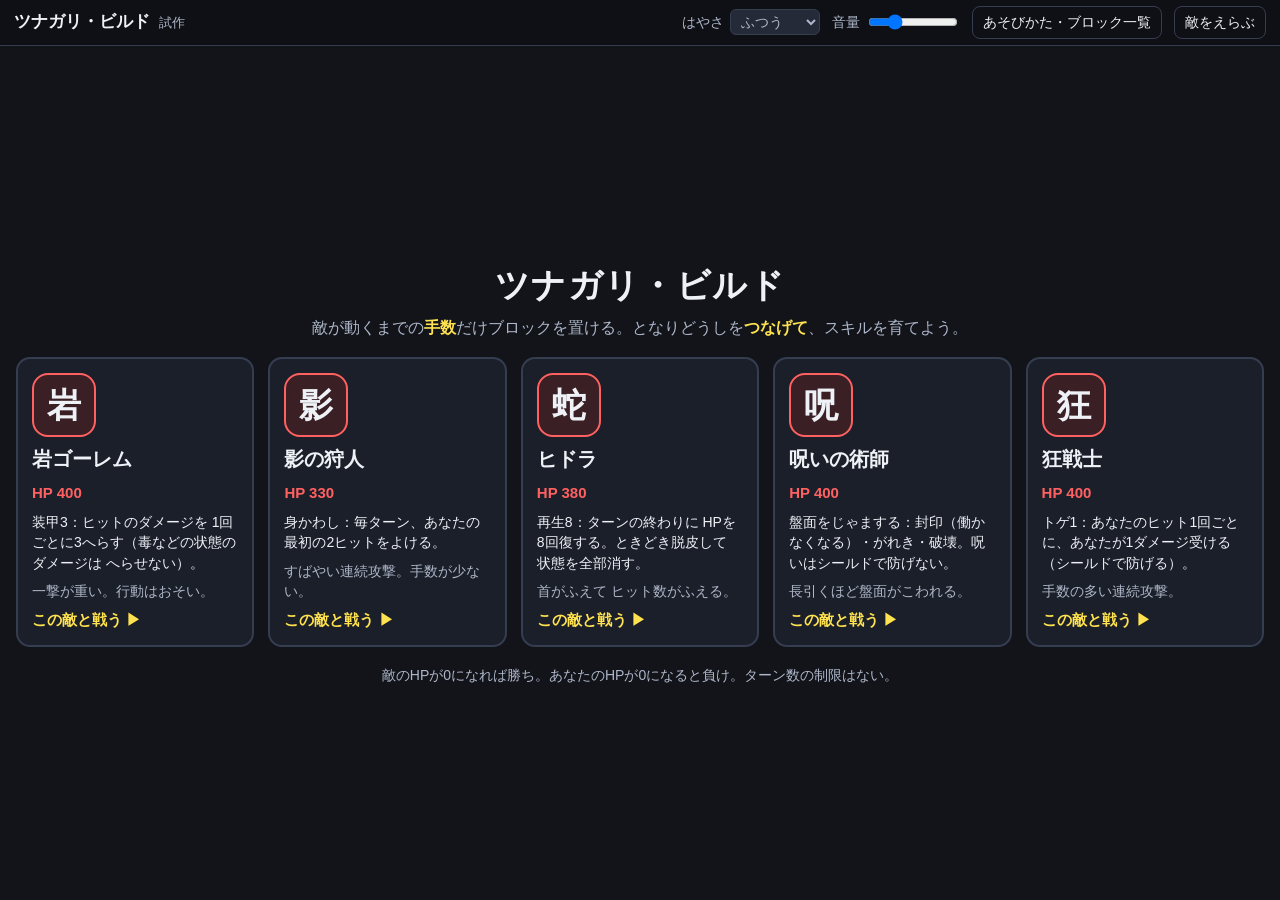
==== index.html @ 197e0862 "画面・自動プレイ・画面の機械検査を追加 Co-Authored-By: Claude Fable 5.2 <noreply@anthropic.com>" ====
<!doctype html>
<html lang="ja">
<head>
<meta charset="utf-8">
<meta name="viewport" content="width=device-width, initial-scale=1">
<title>ツナガリ・ビルド（試作）</title>
<link rel="stylesheet" href="style.css">
</head>
<body>
<div id="app">
  <header id="top">
    <div id="logo">ツナガリ・ビルド <span class="sub">試作</span></div>
    <div id="turn-label"></div>
    <div id="top-tools">
      <label class="tool">はやさ
        <select id="speed">
          <option value="0.6">ゆっくり</option>
          <option value="1" selected>ふつう</option>
          <option value="2.5">はやい</option>
          <option value="0">一瞬</option>
        </select>
      </label>
      <label class="tool">音量 <input id="vol" type="range" min="0" max="100" value="25"></label>
      <button id="btn-help" class="btn ghost">あそびかた・ブロック一覧</button>
      <button id="btn-quit" class="btn ghost">敵をえらぶ</button>
    </div>
  </header>

  <!-- 敵をえらぶ画面 -->
  <section id="title-screen">
    <div id="title-head">
      <h1>ツナガリ・ビルド</h1>
      <p>敵が動くまでの<strong>手数</strong>だけブロックを置ける。となりどうしを<strong>つなげて</strong>、スキルを育てよう。</p>
    </div>
    <div id="enemy-cards"></div>
    <p id="title-foot">敵のHPが0になれば勝ち。あなたのHPが0になると負け。ターン数の制限はない。</p>
  </section>

  <!-- 戦闘画面 -->
  <section id="battle" hidden>
    <div id="left">
      <div id="enemy-box" class="panel">
        <div id="enemy-head">
          <div id="enemy-portrait"><span id="enemy-glyph"></span></div>
          <div id="enemy-main">
            <div id="enemy-name"></div>
            <div class="bar enemy"><div class="fill" id="enemy-fill"></div><div class="bar-text" id="enemy-hp"></div></div>
            <div id="enemy-dmg" class="dmg-slot"></div>
          </div>
        </div>
        <div id="enemy-trait"></div>
        <div id="enemy-status" class="chips"></div>
      </div>
      <div id="intent-box" class="panel">
        <div class="panel-title">敵の予告</div>
        <div id="intent-moves"></div>
        <div id="intent-label"></div>
        <ul id="intent-lines"></ul>
      </div>
      <div id="player-box" class="panel">
        <div class="panel-title">あなた</div>
        <div class="bar player"><div class="fill" id="player-fill"></div><div class="bar-text" id="player-hp"></div></div>
        <div id="player-dmg" class="dmg-slot"></div>
        <div id="player-status" class="chips"></div>
      </div>
      <div id="log-box" class="panel">
        <div class="panel-title">きろく</div>
        <div id="log"></div>
      </div>
    </div>

    <div id="center">
      <div id="guide"></div>
      <div id="board-wrap">
        <div id="board"></div>
        <svg id="links" aria-hidden="true"></svg>
      </div>
      <div id="order-note">攻撃ブロックは 番号の順（左上から）に発動する</div>
    </div>

    <div id="right">
      <div id="shop-box" class="panel">
        <div class="panel-title"><span>棚（毎ターン入れかわる）</span><span id="moves-label"></span></div>
        <div id="shop-row">
          <div id="shop"></div>
          <div id="keep-wrap"><div id="keep" class="slot"></div><div id="keep-label">キープ<br>（手数なし）</div></div>
        </div>
      </div>
      <div id="forecast-box" class="panel">
        <div id="forecast"></div>
        <div id="actions">
          <button id="btn-undo" class="btn">1手もどす</button>
          <button id="btn-end" class="btn primary">発動！</button>
        </div>
      </div>
      <div id="detail-box" class="panel">
        <div id="detail"></div>
      </div>
    </div>
  </section>

  <div id="result" class="overlay" hidden><div class="sheet" id="result-sheet"></div></div>
  <div id="help" class="overlay" hidden><div class="sheet" id="help-sheet"></div></div>
  <div id="drag-ghost" hidden></div>
</div>
<script src="rules.js"></script>
<script src="botcore.js"></script>
<script src="ui.js"></script>
</body>
</html>
---- style.css ----
:root {
  --bg: #12141a; --panel: #1b1f29; --panel2: #242a38; --line: #353d50; --text: #eef1f6; --sub: #aeb7c9;
  --atk: #ff6161; --elem: #b891ff; --spec: #ffb44a; --enh: #5eaaff; --def: #4fd08c; --junk: #7b8496;
  --poison: #cf8dff; --fire: #ff9148; --ice: #76e4ff; --shock: #ffe24f;
  --gap: 8px;
  --cell: min(calc((100vh - 204px) / 5), calc((100vw - 800px) / 5), 128px);
  --stile: min(11vh, 5.6vw, 96px);
}
* { box-sizing: border-box; }
html, body { margin: 0; height: 100%; background: var(--bg); color: var(--text);
  font-family: "BIZ UDPGothic", "Yu Gothic UI", "Hiragino Sans", "Noto Sans JP", Meiryo, sans-serif; font-size: 15px; line-height: 1.45; }
body { overflow: hidden; }
[hidden] { display: none !important; }
button, select, input { font: inherit; color: inherit; }
#app { height: 100vh; display: flex; flex-direction: column; }

/* 上の帯 */
#top { flex: none; height: 46px; display: flex; align-items: center; gap: 16px; padding: 0 14px; background: #0e1015; border-bottom: 1px solid var(--line); }
#logo { font-weight: 700; font-size: 17px; white-space: nowrap; }
#logo .sub { font-size: 13px; color: var(--sub); font-weight: 400; margin-left: 4px; }
#turn-label { font-size: 16px; font-weight: 700; color: var(--shock); white-space: nowrap; }
#top-tools { margin-left: auto; display: flex; align-items: center; gap: 12px; }
.tool { display: flex; align-items: center; gap: 6px; font-size: 14px; color: var(--sub); white-space: nowrap; }
.tool select { background: var(--panel2); border: 1px solid var(--line); border-radius: 6px; padding: 3px 6px; }
.tool input[type=range] { width: 90px; }
.btn { background: var(--panel2); border: 1px solid var(--line); border-radius: 8px; padding: 7px 14px; cursor: pointer; white-space: nowrap; }
.btn:hover:not(:disabled) { border-color: #6b7896; }
.btn:disabled { opacity: .45; cursor: default; }
.btn.ghost { background: transparent; font-size: 14px; padding: 5px 10px; }
.btn.primary { background: #2f6fed; border-color: #6b9cff; font-weight: 700; font-size: 17px; padding: 9px 20px; }
.btn.primary.ready { background: #ff8a2b; border-color: #ffc38a; color: #1b1205; box-shadow: 0 0 0 3px rgba(255,138,43,.25); }

/* 敵をえらぶ */
#title-screen { flex: 1; min-height: 0; display: flex; flex-direction: column; align-items: center; justify-content: center; gap: 18px; padding: 16px; }
#title-head { text-align: center; }
#title-head h1 { margin: 0 0 6px; font-size: 34px; letter-spacing: .04em; }
#title-head p { margin: 0; color: var(--sub); font-size: 16px; }
#title-head strong { color: var(--shock); }
#enemy-cards { display: grid; grid-template-columns: repeat(5, minmax(0, 1fr)); gap: 14px; width: min(1500px, 100%); }
.ecard { background: var(--panel); border: 2px solid var(--line); border-radius: 14px; padding: 14px; cursor: pointer; text-align: left; display: flex; flex-direction: column; gap: 8px; }
.ecard:hover { border-color: var(--atk); background: var(--panel2); }
.ecard .eg { width: 64px; height: 64px; border-radius: 16px; background: #3a1f24; border: 2px solid var(--atk); display: grid; place-items: center; font-size: 34px; font-weight: 700; }
.ecard .en { font-size: 20px; font-weight: 700; }
.ecard .eh { color: var(--atk); font-weight: 700; }
.ecard .et { font-size: 14px; }
.ecard .ei { font-size: 14px; color: var(--sub); }
.ecard .ego { margin-top: auto; color: var(--shock); font-weight: 700; }
#title-foot { margin: 0; color: var(--sub); font-size: 14px; }

/* 戦闘 */
#battle { flex: 1; min-height: 0; display: grid; grid-template-columns: minmax(300px, 1fr) auto minmax(410px, 1.15fr); gap: 12px; padding: 10px 12px; }
#left, #right { display: flex; flex-direction: column; gap: 10px; min-height: 0; min-width: 0; }
#center { display: flex; flex-direction: column; align-items: center; justify-content: center; gap: 8px; min-width: 0; }
.panel { background: var(--panel); border: 1px solid var(--line); border-radius: 12px; padding: 10px 12px; }
.panel-title { font-size: 13px; color: var(--sub); margin-bottom: 6px; display: flex; justify-content: space-between; gap: 8px; }

#enemy-head { display: flex; gap: 12px; align-items: center; }
#enemy-portrait { flex: none; width: 76px; height: 76px; border-radius: 18px; background: #3a1f24; border: 2px solid var(--atk); display: grid; place-items: center; font-size: 40px; font-weight: 700; }
#enemy-main { flex: 1; min-width: 0; }
#enemy-name { font-size: 19px; font-weight: 700; }
#enemy-trait { margin-top: 8px; font-size: 14px; color: var(--text); }
.bar { position: relative; height: 26px; border-radius: 8px; background: #0c0e12; border: 1px solid var(--line); overflow: hidden; }
.bar .fill { position: absolute; inset: 0 auto 0 0; width: 100%; transition: width .25s ease; }
.bar.enemy .fill { background: linear-gradient(#e24a4a, #b82f38); }
.bar.player .fill { background: linear-gradient(#41c47f, #2a9a61); }
.bar-text { position: absolute; inset: 0; display: grid; place-items: center; font-weight: 700; font-size: 15px; text-shadow: 0 1px 2px #000; }
.dmg-slot { height: 26px; margin-top: 4px; font-size: 16px; font-weight: 700; display: flex; gap: 12px; align-items: baseline; white-space: nowrap; }
.dmg-slot .last { color: #fff; display: inline-block; min-width: 7.6em; transform-origin: left center; }
.dmg-slot .sum { color: var(--sub); font-size: 14px; font-weight: 400; }
.dmg-slot .heal { color: var(--def); }
.fx-pop { animation: fx-pop .22s ease-out; }
@keyframes fx-pop { 0% { transform: scale(1.2); color: #ffd27a; } 100% { transform: scale(1); } }
.chips { display: flex; flex-wrap: wrap; gap: 6px; margin-top: 6px; min-height: 28px; }
.chip { border-radius: 999px; padding: 2px 10px; font-size: 14px; font-weight: 700; background: var(--panel2); border: 1px solid var(--line); white-space: nowrap; }
.chip.poison { color: var(--poison); border-color: var(--poison); }
.chip.fire { color: var(--fire); border-color: var(--fire); }
.chip.ice { color: var(--ice); border-color: var(--ice); }
.chip.shock { color: var(--shock); border-color: var(--shock); }
.chip.guard { color: #d9dde6; border-color: #9aa3b5; }
.chip.shield { color: var(--def); border-color: var(--def); }
.chip.curse { color: #ff7ab8; border-color: #ff7ab8; }
.chip.none { color: var(--sub); font-weight: 400; border-style: dashed; }
#enemy-portrait.fx-hit { animation: fx-shake .18s linear; }
@keyframes fx-shake { 0% { transform: translateX(0); } 30% { transform: translateX(-4px); } 70% { transform: translateX(4px); } 100% { transform: translateX(0); } }

#intent-box { border-color: #6a3d44; }
#intent-moves { display: flex; align-items: center; gap: 8px; font-size: 20px; font-weight: 700; }
.pips { display: flex; gap: 5px; }
.pip { width: 18px; height: 18px; border-radius: 50%; border: 2px solid var(--shock); }
.pip.on { background: var(--shock); }
#intent-label { font-size: 17px; font-weight: 700; margin-top: 4px; color: #ffb3b3; }
#intent-lines { margin: 4px 0 0; padding-left: 18px; font-size: 14px; }
#intent-lines li.atk { color: #ffd0d0; font-weight: 700; font-size: 15px; }
.rage { color: #ff5d5d; font-size: 14px; margin-left: 8px; }

#log-box { flex: 1; min-height: 60px; display: flex; flex-direction: column; }
#log { flex: 1; min-height: 0; overflow-y: auto; font-size: 13.5px; color: var(--sub); }
#log .lt { color: var(--shock); font-weight: 700; margin-top: 4px; }
#log .le { color: #ffb3b3; }
#log .lp { color: var(--text); }
#log div { padding: 1px 0; }

/* 盤面 */
#guide { min-height: 30px; font-size: 16px; font-weight: 700; color: var(--shock); text-align: center; }
#order-note { font-size: 13px; color: var(--sub); }
#board-wrap { position: relative; padding: 10px; background: #0d0f14; border: 1px solid var(--line); border-radius: 16px; }
#board { display: grid; grid-template-columns: repeat(5, var(--cell)); grid-template-rows: repeat(5, var(--cell)); gap: var(--gap); }
#links { position: absolute; inset: 0; width: 100%; height: 100%; pointer-events: none; }
.cell { position: relative; border-radius: 12px; background: #171a22; border: 2px dashed #2b3242; }
.cell.can { border-color: #6f7c99; background: #1d2230; cursor: pointer; }
.cell.can:hover { border-color: #fff; }
.cell.sel { outline: 3px solid #fff; outline-offset: 1px; }
.cell .aim { position: absolute; left: 3px; right: 3px; bottom: 3px; border-radius: 6px; font-size: 12px; font-weight: 700; text-align: center; padding: 1px 0; z-index: 3; pointer-events: none; white-space: nowrap; line-height: 1.3; }
.cell.aim-destroy .tile, .cell.aim-seal .tile, .cell.aim-rubble .tile { padding-bottom: 20px; }
.cell.aim-destroy { border: 2px solid #ff4d4d; }
.cell.aim-destroy .aim { background: #ff4d4d; color: #200; }
.cell.aim-seal { border: 2px solid #c58bff; }
.cell.aim-seal .aim { background: #c58bff; color: #1a0630; }
.cell.aim-rubble { border: 2px solid #b3895a; }
.cell.aim-rubble .aim { background: #b3895a; color: #1d1204; }

.tile { --fc: var(--junk); position: absolute; inset: -2px; border-radius: 12px; border: 2px solid var(--fc); background: color-mix(in srgb, var(--fc) 20%, #1b1f29);
  display: flex; flex-direction: column; align-items: center; justify-content: center; cursor: pointer; user-select: none; touch-action: none; overflow: hidden; }
.tile[data-fam=atk] { --fc: var(--atk); } .tile[data-fam=elem] { --fc: var(--elem); } .tile[data-fam=spec] { --fc: var(--spec); }
.tile[data-fam=enh] { --fc: var(--enh); } .tile[data-fam=def] { --fc: var(--def); } .tile[data-fam=junk] { --fc: var(--junk); }
.tile .g { font-size: calc(var(--ts) * .40); font-weight: 700; line-height: 1.05; color: #fff; }
.tile[data-type=poison] .g { color: var(--poison); } .tile[data-type=fire] .g { color: var(--fire); }
.tile[data-type=ice] .g { color: var(--ice); } .tile[data-type=shock] .g { color: var(--shock); }
.tile .n { font-size: max(12px, calc(var(--ts) * .15)); line-height: 1.2; color: #e6e9f0; white-space: nowrap; }
.tile .lv { position: absolute; top: 4px; left: 5px; display: flex; gap: 2px; }
.tile .lv i { width: 7px; height: 7px; border-radius: 50%; background: var(--fc); opacity: .28; }
.tile .lv i.on { opacity: 1; background: #fff; }
.tile .ord { position: absolute; top: 3px; right: 4px; min-width: 20px; height: 20px; border-radius: 10px; background: #fff; color: #111; font-size: 13px; font-weight: 700; display: grid; place-items: center; padding: 0 4px; }
.tile .badge { position: absolute; bottom: 2px; right: 3px; font-size: 12px; font-weight: 700; color: #111; background: var(--shock); border-radius: 6px; padding: 0 4px; }
.tile .n.nb { color: #111; background: var(--shock); border-radius: 6px; padding: 0 5px; font-weight: 700; }
.tile.idle { border-style: dashed; filter: saturate(.45) brightness(.8); }
.tile.sealed { filter: grayscale(1) brightness(.75); border-style: dotted; }
.tile.sealed .n { color: #fff; font-weight: 700; }
.tile .seal-mark { position: absolute; inset: 0; display: grid; place-items: center; font-size: 13px; font-weight: 700; color: #fff; background: rgba(60, 20, 90, .55); }
.tile.sel { outline: 3px solid #fff; outline-offset: 1px; z-index: 2; }
.tile.hl { box-shadow: 0 0 0 3px #fff inset; }
.tile.fx-fire { animation: fx-fire .26s ease-out; z-index: 2; }
@keyframes fx-fire { 0% { transform: scale(1.14); box-shadow: 0 0 18px 4px var(--fc); } 100% { transform: scale(1); box-shadow: none; } }
.tile.fx-new { animation: fx-new .22s ease-out; }
@keyframes fx-new { 0% { transform: scale(.7); } 100% { transform: scale(1); } }
#board .tile { --ts: var(--cell); }
#shop .tile, #keep .tile { --ts: var(--stile); position: absolute; inset: 0; }

/* 右の列 */
#shop-row { display: flex; gap: 12px; align-items: flex-start; }
#shop { display: grid; grid-template-columns: repeat(4, var(--stile)); grid-auto-rows: var(--stile); gap: 8px; }
.slot { position: relative; width: var(--stile); height: var(--stile); border-radius: 12px; border: 2px dashed #2b3242; background: #171a22; }
#keep-wrap { display: flex; flex-direction: column; align-items: center; gap: 4px; }
#keep { border-color: #6f7c99; }
#keep.can { border-color: #fff; cursor: pointer; }
#keep-label { font-size: 13px; color: var(--sub); text-align: center; line-height: 1.3; }
#moves-label { color: var(--shock); font-weight: 700; font-size: 15px; }
#shop-box.off #shop { opacity: .45; }

#forecast-box { display: flex; flex-direction: column; gap: 8px; }
#forecast { font-size: 15px; min-height: 72px; display: flex; flex-direction: column; justify-content: flex-start; }
#forecast .f1 { color: var(--sub); font-size: 13px; }
#forecast b { font-size: 20px; }
#forecast .deal b { color: #ffd27a; } #forecast .take b { color: #ff8f8f; }
#forecast .delta { color: var(--def); font-weight: 700; }
#forecast .delta.bad { color: #ff8f8f; }
#forecast .big { font-weight: 700; color: var(--shock); }
#actions { display: flex; gap: 8px; flex: none; justify-content: flex-end; }

#detail-box { flex: 1; min-height: 0; overflow-y: auto; }
#detail h3 { margin: 0 0 4px; font-size: 17px; display: flex; align-items: center; gap: 8px; flex-wrap: wrap; }
#detail h3 .fam { font-size: 13px; font-weight: 700; border-radius: 6px; padding: 1px 8px; color: #111; }
#detail p { margin: 4px 0; font-size: 14.5px; }
#detail .now { color: var(--shock); }
#detail .warn { color: #ff9c9c; }
#detail .sub { color: var(--sub); font-size: 13.5px; }
#detail ul { margin: 4px 0; padding-left: 18px; font-size: 14px; }
#detail .sk { margin: 5px 0; padding: 5px 8px; border-left: 4px solid var(--atk); background: var(--panel2); border-radius: 0 8px 8px 0; font-size: 14px; }
#detail .sk b { font-size: 15px; }
#detail .sk.defn { border-left-color: var(--def); }

/* 重ねて出す画面 */
.overlay { position: fixed; inset: 0; background: rgba(5, 6, 9, .78); display: grid; place-items: center; z-index: 50; padding: 16px; }
.sheet { background: var(--panel); border: 1px solid var(--line); border-radius: 16px; padding: 20px 24px; width: min(980px, 100%); max-height: 100%; overflow-y: auto; }
.sheet h2 { margin: 0 0 8px; font-size: 26px; }
.sheet h3 { margin: 14px 0 6px; font-size: 17px; }
.sheet p, .sheet li { font-size: 15px; }
.sheet .row { display: flex; gap: 10px; margin-top: 14px; flex-wrap: wrap; }
.res-win { color: var(--shock); } .res-lose { color: #ff8f8f; }
.brk { display: grid; grid-template-columns: 110px 1fr 60px; gap: 4px 10px; align-items: center; font-size: 15px; }
.brk .bb { height: 16px; border-radius: 4px; background: var(--atk); }
.cat { display: grid; grid-template-columns: repeat(2, minmax(0, 1fr)); gap: 6px 14px; }
.cat .ci { display: flex; gap: 10px; align-items: flex-start; font-size: 14px; }
.cat .cg { flex: none; width: 34px; height: 34px; border-radius: 8px; display: grid; place-items: center; font-weight: 700; font-size: 18px; border: 2px solid; }
#drag-ghost { position: fixed; z-index: 99; pointer-events: none; width: var(--stile); height: var(--stile); transform: translate(-50%, -50%); opacity: .9; }
#drag-ghost .tile { --ts: var(--stile); position: absolute; inset: 0; }

/* スマホ・せまい画面：たてに並べる（ページはスクロールしてよい） */
@media (max-width: 900px) {
  :root { --cell: calc((100vw - 28px - 20px - 32px) / 5); --stile: calc((100vw - 28px - 24px - 40px) / 5); --gap: 6px; }
  body { overflow: auto; }
  #app { height: auto; min-height: 100vh; }
  #top { height: auto; flex-wrap: wrap; padding: 6px 10px; gap: 6px 12px; }
  #top-tools { margin-left: 0; flex-wrap: wrap; gap: 6px 10px; }
  #battle { display: flex; flex-direction: column; padding: 8px 14px; }
  #left, #right { display: contents; }
  #enemy-box { order: 1; } #intent-box { order: 2; } #center { order: 3; } #player-box { order: 4; }
  #forecast-box { order: 5; } #shop-box { order: 6; } #detail-box { order: 7; max-height: none; } #log-box { order: 8; max-height: 220px; }
  #shop { grid-template-columns: repeat(4, var(--stile)); }
  #enemy-cards { grid-template-columns: 1fr; }
  #title-screen { justify-content: flex-start; }
  .cat { grid-template-columns: 1fr; }
  #actions { justify-content: flex-end; }
  .tile .g { font-size: calc(var(--ts) * .34); }
  .tile .ord { top: 2px; right: 2px; min-width: 16px; height: 16px; font-size: 12px; padding: 0 3px; }
  .tile .lv { top: 3px; left: 3px; } .tile .lv i { width: 5px; height: 5px; }
}
@media (min-width: 901px) and (max-height: 720px) {
  .panel { padding: 7px 10px; } #left, #right { gap: 7px; }
  #enemy-portrait { width: 60px; height: 60px; font-size: 32px; }
  #battle { padding: 8px 10px; }
}
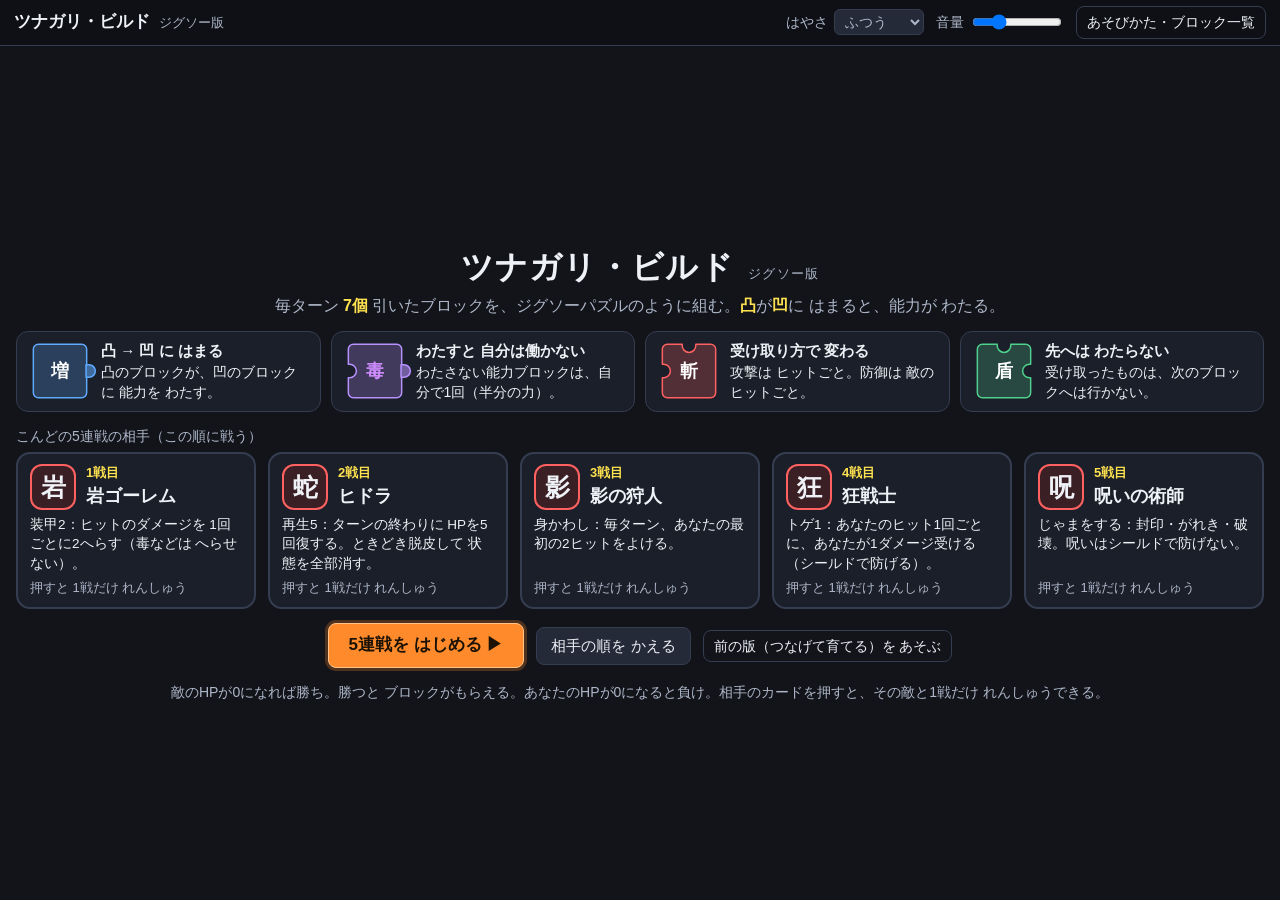
==== commit 5b0be0e1: "ジグソー版（試作2）：凸と凹で能力をわたす、7個引くデッキ構築に作り直す。前の版は v1/ に残す - rules.js：ブロックに凸・凹・平らの辺。凸→凹の一方向に能力がわたる。わたした側は働かない" ====
--- a/index.html
+++ b/index.html
@@ -3,14 +3,15 @@
 <head>
 <meta charset="utf-8">
 <meta name="viewport" content="width=device-width, initial-scale=1">
-<title>ツナガリ・ビルド（試作）</title>
+<title>ツナガリ・ビルド（ジグソー版 試作）</title>
 <link rel="stylesheet" href="style.css">
 </head>
 <body>
 <div id="app">
   <header id="top">
-    <div id="logo">ツナガリ・ビルド <span class="sub">試作</span></div>
+    <div id="logo">ツナガリ・ビルド <span class="sub">ジグソー版</span></div>
     <div id="turn-label"></div>
+    <div id="route"></div>
     <div id="top-tools">
       <label class="tool">はやさ
         <select id="speed">
@@ -22,21 +23,30 @@
       </label>
       <label class="tool">音量 <input id="vol" type="range" min="0" max="100" value="25"></label>
       <button id="btn-help" class="btn ghost">あそびかた・ブロック一覧</button>
-      <button id="btn-quit" class="btn ghost">敵をえらぶ</button>
+      <button id="btn-quit" class="btn ghost">タイトルへ</button>
     </div>
   </header>
 
-  <!-- 敵をえらぶ画面 -->
+  <!-- タイトル -->
   <section id="title-screen">
     <div id="title-head">
-      <h1>ツナガリ・ビルド</h1>
-      <p>敵が動くまでの<strong>手数</strong>だけブロックを置ける。となりどうしを<strong>つなげて</strong>、スキルを育てよう。</p>
+      <h1>ツナガリ・ビルド <span class="sub">ジグソー版</span></h1>
+      <p>毎ターン <strong>7個</strong> 引いたブロックを、ジグソーパズルのように組む。<strong>凸</strong>が<strong>凹</strong>に はまると、能力が わたる。</p>
     </div>
-    <div id="enemy-cards"></div>
-    <p id="title-foot">敵のHPが0になれば勝ち。あなたのHPが0になると負け。ターン数の制限はない。</p>
+    <div id="title-rules"></div>
+    <div id="title-route">
+      <div id="title-route-label">こんどの5連戦の相手（この順に戦う）</div>
+      <div id="enemy-cards"></div>
+    </div>
+    <div id="title-actions">
+      <button id="btn-start" class="btn primary ready">5連戦を はじめる ▶</button>
+      <button id="btn-reroll" class="btn">相手の順を かえる</button>
+      <a id="link-v1" class="btn ghost" href="v1/">前の版（つなげて育てる）を あそぶ</a>
+    </div>
+    <p id="title-foot">敵のHPが0になれば勝ち。勝つと ブロックがもらえる。あなたのHPが0になると負け。相手のカードを押すと、その敵と1戦だけ れんしゅうできる。</p>
   </section>
 
-  <!-- 戦闘画面 -->
+  <!-- 戦闘 -->
   <section id="battle" hidden>
     <div id="left">
       <div id="enemy-box" class="panel">
@@ -52,8 +62,7 @@
         <div id="enemy-status" class="chips"></div>
       </div>
       <div id="intent-box" class="panel">
-        <div class="panel-title">敵の予告</div>
-        <div id="intent-moves"></div>
+        <div class="panel-title">敵の予告（このターンの行動）</div>
         <div id="intent-label"></div>
         <ul id="intent-lines"></ul>
       </div>
@@ -71,35 +80,31 @@
 
     <div id="center">
       <div id="guide"></div>
-      <div id="board-wrap">
-        <div id="board"></div>
-        <svg id="links" aria-hidden="true"></svg>
+      <div id="board-wrap"><div id="board"></div></div>
+      <div id="hand-wrap">
+        <div id="hand"></div>
       </div>
-      <div id="order-note">攻撃ブロックは 番号の順（左上から）に発動する</div>
     </div>
 
     <div id="right">
-      <div id="shop-box" class="panel">
-        <div class="panel-title"><span>棚（毎ターン入れかわる）</span><span id="moves-label"></span></div>
-        <div id="shop-row">
-          <div id="shop"></div>
-          <div id="keep-wrap"><div id="keep" class="slot"></div><div id="keep-label">キープ<br>（手数なし）</div></div>
-        </div>
-      </div>
       <div id="forecast-box" class="panel">
         <div id="forecast"></div>
         <div id="actions">
-          <button id="btn-undo" class="btn">1手もどす</button>
+          <button id="btn-rot" class="btn" hidden>回す</button>
+          <button id="btn-clear" class="btn">ぜんぶ もどす</button>
           <button id="btn-end" class="btn primary">発動！</button>
         </div>
       </div>
       <div id="detail-box" class="panel">
         <div id="detail"></div>
       </div>
+      <div id="deck-box" class="panel">
+        <button id="btn-deck" class="btn ghost"></button>
+      </div>
     </div>
   </section>
 
-  <div id="result" class="overlay" hidden><div class="sheet" id="result-sheet"></div></div>
+  <div id="sheet" class="overlay" hidden><div class="sheet" id="sheet-body"></div></div>
   <div id="help" class="overlay" hidden><div class="sheet" id="help-sheet"></div></div>
   <div id="drag-ghost" hidden></div>
 </div>
--- a/style.css
+++ b/style.css
@@ -1,10 +1,9 @@
 :root {
   --bg: #12141a; --panel: #1b1f29; --panel2: #242a38; --line: #353d50; --text: #eef1f6; --sub: #aeb7c9;
-  --atk: #ff6161; --elem: #b891ff; --spec: #ffb44a; --enh: #5eaaff; --def: #4fd08c; --junk: #7b8496;
+  --atk: #ff6161; --def: #4fd08c; --abil: #b891ff; --enh: #5eaaff; --junk: #7b8496;
   --poison: #cf8dff; --fire: #ff9148; --ice: #76e4ff; --shock: #ffe24f;
-  --gap: 8px;
-  --cell: min(calc((100vh - 204px) / 5), calc((100vw - 800px) / 5), 128px);
-  --stile: min(11vh, 5.6vw, 96px);
+  /* マス1つの大きさ：高さ（盤面4段＋手札1段）と、幅（手札7個）の小さい方 */
+  --cell: min(calc((100vh - 150px) / 5), calc((100vw - 690px) / 7), 150px);
 }
 * { box-sizing: border-box; }
 html, body { margin: 0; height: 100%; background: var(--bg); color: var(--text);
@@ -12,66 +11,79 @@
 body { overflow: hidden; }
 [hidden] { display: none !important; }
 button, select, input { font: inherit; color: inherit; }
+a { color: inherit; }
 #app { height: 100vh; display: flex; flex-direction: column; }
 
 /* 上の帯 */
 #top { flex: none; height: 46px; display: flex; align-items: center; gap: 16px; padding: 0 14px; background: #0e1015; border-bottom: 1px solid var(--line); }
 #logo { font-weight: 700; font-size: 17px; white-space: nowrap; }
-#logo .sub { font-size: 13px; color: var(--sub); font-weight: 400; margin-left: 4px; }
+#logo .sub, h1 .sub { font-size: 13px; color: var(--sub); font-weight: 400; margin-left: 4px; }
 #turn-label { font-size: 16px; font-weight: 700; color: var(--shock); white-space: nowrap; }
+#route { display: flex; gap: 5px; align-items: center; }
+.rt { width: 28px; height: 28px; border-radius: 8px; border: 2px solid var(--line); display: grid; place-items: center; font-size: 15px; font-weight: 700; color: var(--sub); background: var(--panel); }
+.rt.done { opacity: .45; }
+.rt.now { border-color: var(--atk); color: #fff; background: #3a1f24; }
 #top-tools { margin-left: auto; display: flex; align-items: center; gap: 12px; }
 .tool { display: flex; align-items: center; gap: 6px; font-size: 14px; color: var(--sub); white-space: nowrap; }
 .tool select { background: var(--panel2); border: 1px solid var(--line); border-radius: 6px; padding: 3px 6px; }
 .tool input[type=range] { width: 90px; }
-.btn { background: var(--panel2); border: 1px solid var(--line); border-radius: 8px; padding: 7px 14px; cursor: pointer; white-space: nowrap; }
+.btn { background: var(--panel2); border: 1px solid var(--line); border-radius: 8px; padding: 7px 14px; cursor: pointer; white-space: nowrap; text-decoration: none; display: inline-block; }
 .btn:hover:not(:disabled) { border-color: #6b7896; }
 .btn:disabled { opacity: .45; cursor: default; }
 .btn.ghost { background: transparent; font-size: 14px; padding: 5px 10px; }
 .btn.primary { background: #2f6fed; border-color: #6b9cff; font-weight: 700; font-size: 17px; padding: 9px 20px; }
 .btn.primary.ready { background: #ff8a2b; border-color: #ffc38a; color: #1b1205; box-shadow: 0 0 0 3px rgba(255,138,43,.25); }
 
-/* 敵をえらぶ */
-#title-screen { flex: 1; min-height: 0; display: flex; flex-direction: column; align-items: center; justify-content: center; gap: 18px; padding: 16px; }
+/* タイトル */
+#title-screen { flex: 1; min-height: 0; display: flex; flex-direction: column; align-items: center; justify-content: center; gap: 14px; padding: 14px 16px; }
 #title-head { text-align: center; }
-#title-head h1 { margin: 0 0 6px; font-size: 34px; letter-spacing: .04em; }
+#title-head h1 { margin: 0 0 4px; font-size: 32px; letter-spacing: .04em; }
 #title-head p { margin: 0; color: var(--sub); font-size: 16px; }
 #title-head strong { color: var(--shock); }
-#enemy-cards { display: grid; grid-template-columns: repeat(5, minmax(0, 1fr)); gap: 14px; width: min(1500px, 100%); }
-.ecard { background: var(--panel); border: 2px solid var(--line); border-radius: 14px; padding: 14px; cursor: pointer; text-align: left; display: flex; flex-direction: column; gap: 8px; }
+#title-rules { display: grid; grid-template-columns: repeat(4, minmax(0, 1fr)); gap: 10px; width: min(1500px, 100%); }
+.rule { background: var(--panel); border: 1px solid var(--line); border-radius: 12px; padding: 8px 12px; display: flex; gap: 10px; align-items: center; }
+.rule .rp { flex: none; position: relative; width: 62px; height: 62px; }
+.rule .rt2 { font-size: 14px; }
+.rule .rt2 b { display: block; font-size: 15px; }
+#title-route { width: min(1500px, 100%); }
+#title-route-label { font-size: 14px; color: var(--sub); margin-bottom: 6px; }
+#enemy-cards { display: grid; grid-template-columns: repeat(5, minmax(0, 1fr)); gap: 12px; }
+.ecard { background: var(--panel); border: 2px solid var(--line); border-radius: 14px; padding: 10px 12px; cursor: pointer; text-align: left; display: flex; flex-direction: column; gap: 5px; }
 .ecard:hover { border-color: var(--atk); background: var(--panel2); }
-.ecard .eg { width: 64px; height: 64px; border-radius: 16px; background: #3a1f24; border: 2px solid var(--atk); display: grid; place-items: center; font-size: 34px; font-weight: 700; }
-.ecard .en { font-size: 20px; font-weight: 700; }
-.ecard .eh { color: var(--atk); font-weight: 700; }
-.ecard .et { font-size: 14px; }
-.ecard .ei { font-size: 14px; color: var(--sub); }
-.ecard .ego { margin-top: auto; color: var(--shock); font-weight: 700; }
-#title-foot { margin: 0; color: var(--sub); font-size: 14px; }
+.ecard .etop { display: flex; align-items: center; gap: 10px; }
+.ecard .eg { flex: none; width: 46px; height: 46px; border-radius: 12px; background: #3a1f24; border: 2px solid var(--atk); display: grid; place-items: center; font-size: 25px; font-weight: 700; }
+.ecard .eo { font-size: 13px; color: var(--shock); font-weight: 700; }
+.ecard .en { font-size: 18px; font-weight: 700; }
+.ecard .et { font-size: 13.5px; }
+.ecard .ego { margin-top: auto; color: var(--sub); font-size: 13px; }
+#title-actions { display: flex; gap: 12px; align-items: center; flex-wrap: wrap; justify-content: center; }
+#title-foot { margin: 0; color: var(--sub); font-size: 14px; text-align: center; }
 
 /* 戦闘 */
-#battle { flex: 1; min-height: 0; display: grid; grid-template-columns: minmax(300px, 1fr) auto minmax(410px, 1.15fr); gap: 12px; padding: 10px 12px; }
-#left, #right { display: flex; flex-direction: column; gap: 10px; min-height: 0; min-width: 0; }
-#center { display: flex; flex-direction: column; align-items: center; justify-content: center; gap: 8px; min-width: 0; }
-.panel { background: var(--panel); border: 1px solid var(--line); border-radius: 12px; padding: 10px 12px; }
-.panel-title { font-size: 13px; color: var(--sub); margin-bottom: 6px; display: flex; justify-content: space-between; gap: 8px; }
+#battle { flex: 1; min-height: 0; display: grid; grid-template-columns: minmax(280px, 1fr) auto minmax(280px, 1fr); gap: 12px; padding: 8px 12px; }
+#left, #right { display: flex; flex-direction: column; gap: 8px; min-height: 0; min-width: 0; }
+#center { display: flex; flex-direction: column; align-items: center; justify-content: center; gap: 6px; min-width: 0; }
+.panel { background: var(--panel); border: 1px solid var(--line); border-radius: 12px; padding: 8px 12px; }
+.panel-title { font-size: 13px; color: var(--sub); margin-bottom: 4px; display: flex; justify-content: space-between; gap: 8px; }
 
 #enemy-head { display: flex; gap: 12px; align-items: center; }
-#enemy-portrait { flex: none; width: 76px; height: 76px; border-radius: 18px; background: #3a1f24; border: 2px solid var(--atk); display: grid; place-items: center; font-size: 40px; font-weight: 700; }
+#enemy-portrait { flex: none; width: 62px; height: 62px; border-radius: 16px; background: #3a1f24; border: 2px solid var(--atk); display: grid; place-items: center; font-size: 32px; font-weight: 700; }
 #enemy-main { flex: 1; min-width: 0; }
-#enemy-name { font-size: 19px; font-weight: 700; }
-#enemy-trait { margin-top: 8px; font-size: 14px; color: var(--text); }
-.bar { position: relative; height: 26px; border-radius: 8px; background: #0c0e12; border: 1px solid var(--line); overflow: hidden; }
+#enemy-name { font-size: 18px; font-weight: 700; }
+#enemy-trait { margin-top: 6px; font-size: 14px; }
+.bar { position: relative; height: 24px; border-radius: 8px; background: #0c0e12; border: 1px solid var(--line); overflow: hidden; }
 .bar .fill { position: absolute; inset: 0 auto 0 0; width: 100%; transition: width .25s ease; }
 .bar.enemy .fill { background: linear-gradient(#e24a4a, #b82f38); }
 .bar.player .fill { background: linear-gradient(#41c47f, #2a9a61); }
 .bar-text { position: absolute; inset: 0; display: grid; place-items: center; font-weight: 700; font-size: 15px; text-shadow: 0 1px 2px #000; }
-.dmg-slot { height: 26px; margin-top: 4px; font-size: 16px; font-weight: 700; display: flex; gap: 12px; align-items: baseline; white-space: nowrap; }
-.dmg-slot .last { color: #fff; display: inline-block; min-width: 7.6em; transform-origin: left center; }
+.dmg-slot { height: 24px; margin-top: 3px; font-size: 15px; font-weight: 700; display: flex; gap: 12px; align-items: baseline; white-space: nowrap; overflow: hidden; }
+.dmg-slot .last { color: #fff; display: inline-block; transform-origin: left center; }
 .dmg-slot .sum { color: var(--sub); font-size: 14px; font-weight: 400; }
 .dmg-slot .heal { color: var(--def); }
 .fx-pop { animation: fx-pop .22s ease-out; }
 @keyframes fx-pop { 0% { transform: scale(1.2); color: #ffd27a; } 100% { transform: scale(1); } }
-.chips { display: flex; flex-wrap: wrap; gap: 6px; margin-top: 6px; min-height: 28px; }
-.chip { border-radius: 999px; padding: 2px 10px; font-size: 14px; font-weight: 700; background: var(--panel2); border: 1px solid var(--line); white-space: nowrap; }
+.chips { display: flex; flex-wrap: wrap; gap: 6px; margin-top: 4px; min-height: 27px; }
+.chip { border-radius: 999px; padding: 1px 10px; font-size: 14px; font-weight: 700; background: var(--panel2); border: 1px solid var(--line); white-space: nowrap; }
 .chip.poison { color: var(--poison); border-color: var(--poison); }
 .chip.fire { color: var(--fire); border-color: var(--fire); }
 .chip.ice { color: var(--ice); border-color: var(--ice); }
@@ -79,144 +91,164 @@
 .chip.guard { color: #d9dde6; border-color: #9aa3b5; }
 .chip.shield { color: var(--def); border-color: var(--def); }
 .chip.curse { color: #ff7ab8; border-color: #ff7ab8; }
+.chip.charge { color: #ffd27a; border-color: #ffd27a; }
 .chip.none { color: var(--sub); font-weight: 400; border-style: dashed; }
 #enemy-portrait.fx-hit { animation: fx-shake .18s linear; }
 @keyframes fx-shake { 0% { transform: translateX(0); } 30% { transform: translateX(-4px); } 70% { transform: translateX(4px); } 100% { transform: translateX(0); } }
 
 #intent-box { border-color: #6a3d44; }
-#intent-moves { display: flex; align-items: center; gap: 8px; font-size: 20px; font-weight: 700; }
-.pips { display: flex; gap: 5px; }
-.pip { width: 18px; height: 18px; border-radius: 50%; border: 2px solid var(--shock); }
-.pip.on { background: var(--shock); }
-#intent-label { font-size: 17px; font-weight: 700; margin-top: 4px; color: #ffb3b3; }
-#intent-lines { margin: 4px 0 0; padding-left: 18px; font-size: 14px; }
-#intent-lines li.atk { color: #ffd0d0; font-weight: 700; font-size: 15px; }
+#intent-box.fx-act { box-shadow: 0 0 0 3px rgba(255, 97, 97, .5); }
+#intent-label { font-size: 17px; font-weight: 700; color: #ffb3b3; }
+#intent-lines { margin: 3px 0 0; padding-left: 18px; font-size: 14px; }
+#intent-lines li.atk { color: #ffd0d0; font-weight: 700; font-size: 16px; }
 .rage { color: #ff5d5d; font-size: 14px; margin-left: 8px; }
 
-#log-box { flex: 1; min-height: 60px; display: flex; flex-direction: column; }
+#log-box { flex: 1; min-height: 50px; display: flex; flex-direction: column; }
 #log { flex: 1; min-height: 0; overflow-y: auto; font-size: 13.5px; color: var(--sub); }
 #log .lt { color: var(--shock); font-weight: 700; margin-top: 4px; }
 #log .le { color: #ffb3b3; }
 #log .lp { color: var(--text); }
 #log div { padding: 1px 0; }
 
-/* 盤面 */
-#guide { min-height: 30px; font-size: 16px; font-weight: 700; color: var(--shock); text-align: center; }
-#order-note { font-size: 13px; color: var(--sub); }
-#board-wrap { position: relative; padding: 10px; background: #0d0f14; border: 1px solid var(--line); border-radius: 16px; }
-#board { display: grid; grid-template-columns: repeat(5, var(--cell)); grid-template-rows: repeat(5, var(--cell)); gap: var(--gap); }
-#links { position: absolute; inset: 0; width: 100%; height: 100%; pointer-events: none; }
-.cell { position: relative; border-radius: 12px; background: #171a22; border: 2px dashed #2b3242; }
-.cell.can { border-color: #6f7c99; background: #1d2230; cursor: pointer; }
-.cell.can:hover { border-color: #fff; }
-.cell.sel { outline: 3px solid #fff; outline-offset: 1px; }
-.cell .aim { position: absolute; left: 3px; right: 3px; bottom: 3px; border-radius: 6px; font-size: 12px; font-weight: 700; text-align: center; padding: 1px 0; z-index: 3; pointer-events: none; white-space: nowrap; line-height: 1.3; }
-.cell.aim-destroy .tile, .cell.aim-seal .tile, .cell.aim-rubble .tile { padding-bottom: 20px; }
-.cell.aim-destroy { border: 2px solid #ff4d4d; }
-.cell.aim-destroy .aim { background: #ff4d4d; color: #200; }
-.cell.aim-seal { border: 2px solid #c58bff; }
-.cell.aim-seal .aim { background: #c58bff; color: #1a0630; }
-.cell.aim-rubble { border: 2px solid #b3895a; }
-.cell.aim-rubble .aim { background: #b3895a; color: #1d1204; }
-
-.tile { --fc: var(--junk); position: absolute; inset: -2px; border-radius: 12px; border: 2px solid var(--fc); background: color-mix(in srgb, var(--fc) 20%, #1b1f29);
-  display: flex; flex-direction: column; align-items: center; justify-content: center; cursor: pointer; user-select: none; touch-action: none; overflow: hidden; }
-.tile[data-fam=atk] { --fc: var(--atk); } .tile[data-fam=elem] { --fc: var(--elem); } .tile[data-fam=spec] { --fc: var(--spec); }
-.tile[data-fam=enh] { --fc: var(--enh); } .tile[data-fam=def] { --fc: var(--def); } .tile[data-fam=junk] { --fc: var(--junk); }
-.tile .g { font-size: calc(var(--ts) * .40); font-weight: 700; line-height: 1.05; color: #fff; }
-.tile[data-type=poison] .g { color: var(--poison); } .tile[data-type=fire] .g { color: var(--fire); }
-.tile[data-type=ice] .g { color: var(--ice); } .tile[data-type=shock] .g { color: var(--shock); }
-.tile .n { font-size: max(12px, calc(var(--ts) * .15)); line-height: 1.2; color: #e6e9f0; white-space: nowrap; }
-.tile .lv { position: absolute; top: 4px; left: 5px; display: flex; gap: 2px; }
-.tile .lv i { width: 7px; height: 7px; border-radius: 50%; background: var(--fc); opacity: .28; }
-.tile .lv i.on { opacity: 1; background: #fff; }
-.tile .ord { position: absolute; top: 3px; right: 4px; min-width: 20px; height: 20px; border-radius: 10px; background: #fff; color: #111; font-size: 13px; font-weight: 700; display: grid; place-items: center; padding: 0 4px; }
-.tile .badge { position: absolute; bottom: 2px; right: 3px; font-size: 12px; font-weight: 700; color: #111; background: var(--shock); border-radius: 6px; padding: 0 4px; }
-.tile .n.nb { color: #111; background: var(--shock); border-radius: 6px; padding: 0 5px; font-weight: 700; }
-.tile.idle { border-style: dashed; filter: saturate(.45) brightness(.8); }
-.tile.sealed { filter: grayscale(1) brightness(.75); border-style: dotted; }
-.tile.sealed .n { color: #fff; font-weight: 700; }
-.tile .seal-mark { position: absolute; inset: 0; display: grid; place-items: center; font-size: 13px; font-weight: 700; color: #fff; background: rgba(60, 20, 90, .55); }
-.tile.sel { outline: 3px solid #fff; outline-offset: 1px; z-index: 2; }
-.tile.hl { box-shadow: 0 0 0 3px #fff inset; }
-.tile.fx-fire { animation: fx-fire .26s ease-out; z-index: 2; }
-@keyframes fx-fire { 0% { transform: scale(1.14); box-shadow: 0 0 18px 4px var(--fc); } 100% { transform: scale(1); box-shadow: none; } }
-.tile.fx-new { animation: fx-new .22s ease-out; }
-@keyframes fx-new { 0% { transform: scale(.7); } 100% { transform: scale(1); } }
-#board .tile { --ts: var(--cell); }
-#shop .tile, #keep .tile { --ts: var(--stile); position: absolute; inset: 0; }
+/* 盤面と手札 */
+#guide { min-height: 24px; font-size: 15px; font-weight: 700; color: var(--shock); text-align: center; }
+#board-wrap { position: relative; padding: 8px; background: #0d0f14; border: 1px solid var(--line); border-radius: 16px; }
+#board { display: grid; grid-template-columns: repeat(5, var(--cell)); grid-template-rows: repeat(4, var(--cell)); }
+.cell { position: relative; }
+.cell::before { content: ''; position: absolute; inset: 7%; border-radius: 9%; border: 2px dashed #262c3a; }
+.cell.can::before { border-color: #55607a; }
+.cell.can { cursor: pointer; }
+.cell.hov::before { border-color: #fff; border-style: solid; }
+.cell.lk-good::before { border: 2px solid #ffe27a; background: #2a2718; }
+.cell.blocked::before { border: 2px solid var(--junk); background: repeating-linear-gradient(45deg, #2a2f3b, #2a2f3b 6px, #20242e 6px, #20242e 12px); }
+.cell .tag { position: absolute; left: 12%; right: 12%; bottom: 12%; border-radius: 6px; font-size: 12px; font-weight: 700; text-align: center; padding: 1px 0; pointer-events: none; white-space: nowrap; line-height: 1.3; }
+.cell.blocked .tag { background: var(--junk); color: #14161c; }
+.cell.next-rubble .tag { background: transparent; color: #b3895a; border: 1px dashed #b3895a; }
+.lk-spot { position: absolute; inset: 0; display: grid; place-items: center; pointer-events: none; color: #ffe27a; font-weight: 700; font-size: calc(var(--cell) * .2); }
+#hand-wrap { padding: 6px 8px; background: #161a23; border: 1px solid var(--line); border-radius: 14px; }
+#hand { display: grid; grid-template-columns: repeat(var(--hn, 7), var(--cell)); grid-auto-rows: var(--cell); }
+.slot { position: relative; }
+.slot::before { content: ''; position: absolute; inset: 10%; border-radius: 9%; border: 2px dashed #262c3a; }
+#hand.can .slot { cursor: pointer; }
+
+/* ブロック（ピース）。形は SVG（凸・凹）。字は上に重ねる */
+.pc { --fc: var(--junk); position: absolute; inset: 0; cursor: grab; user-select: none; touch-action: none; }
+.pc[data-fam=atk] { --fc: var(--atk); } .pc[data-fam=def] { --fc: var(--def); } .pc[data-fam=abil] { --fc: var(--abil); } .pc[data-fam=enh] { --fc: var(--enh); }
+.pc svg { position: absolute; inset: 0; width: 100%; height: 100%; overflow: visible; pointer-events: none; }
+.pc .pc-body { fill: color-mix(in srgb, var(--fc) 24%, #1b1f29); stroke: var(--fc); stroke-width: 2.4; stroke-linejoin: round; pointer-events: auto; }
+.pc .pc-tab { fill: color-mix(in srgb, var(--fc) 55%, #1b1f29); stroke: var(--fc); stroke-width: 2.4; stroke-linejoin: round; pointer-events: auto; }
+.pc .pc-tab.on { fill: var(--fc); stroke: #fff; }
+.pc .pc-tab.off { fill: #3a4050; stroke: #8a93a6; stroke-dasharray: 4 3; }
+.pc .pc-arrow { fill: #14161c; }
+.pc .pc-x { stroke: #ff9c9c; stroke-width: 3; stroke-linecap: round; }
+.pc .pc-in { position: absolute; inset: 22%; display: flex; flex-direction: column; align-items: center; justify-content: center; gap: 2%; pointer-events: none; }
+.pc .g { font-size: calc(var(--ps) * .29); font-weight: 700; line-height: 1; color: #fff; }
+.pc[data-type=poison] .g { color: var(--poison); } .pc[data-type=fire] .g { color: var(--fire); }
+.pc[data-type=ice] .g { color: var(--ice); } .pc[data-type=shock] .g { color: var(--shock); }
+.pc .n { font-size: max(11px, calc(var(--ps) * .135)); line-height: 1.15; color: #e6e9f0; white-space: nowrap; }
+.pc .m { font-size: max(12px, calc(var(--ps) * .17)); line-height: 1.1; font-weight: 700; color: #ffe9a8; white-space: nowrap; }
+.pc .ord { position: absolute; top: 9%; right: 9%; min-width: 18px; height: 18px; border-radius: 9px; background: #fff; color: #111; font-size: 12px; font-weight: 700; display: grid; place-items: center; padding: 0 4px; pointer-events: none; line-height: 1; }
+.pc .lv { position: absolute; top: 11%; left: 11%; display: flex; gap: 2px; pointer-events: none; }
+.pc .lv i { width: 7px; height: 7px; border-radius: 50%; background: var(--shock); box-shadow: 0 0 0 1px #14161c; }
+.pc.has-mark .pc-in { inset: 14% 22% 30%; }
+.pc .mark { position: absolute; left: 12%; right: 12%; bottom: 9%; border-radius: 6px; font-size: 12px; font-weight: 700; text-align: center; line-height: 1.35; pointer-events: none; white-space: nowrap; }
+.pc .mark.seal { background: #c58bff; color: #1a0630; }
+.pc .mark.destroy { background: #ff4d4d; color: #200; }
+.pc.idle .pc-body { stroke-dasharray: 5 4; }
+.pc.idle { filter: saturate(.4) brightness(.78); }
+.pc.sealed { filter: grayscale(.9) brightness(.8); }
+.pc.sealed .pc-tab, .pc.sealed .pc-body { stroke-dasharray: 3 3; }
+.pc.sel .pc-body { stroke: #fff; stroke-width: 4; }
+.pc.gives .m { color: #cfd6e4; }
+.pc.dragging { opacity: .25; }
+.pc.fx-fire { animation: fx-fire .26s ease-out; z-index: 3; }
+@keyframes fx-fire { 0% { transform: scale(1.14); filter: brightness(1.6); } 100% { transform: scale(1); } }
+.pc.fx-break { animation: fx-break .5s ease-in forwards; }
+@keyframes fx-break { 0% { transform: scale(1); } 100% { transform: scale(.4) rotate(18deg); opacity: .3; } }
+.pc.fx-new { animation: fx-new .18s ease-out; }
+@keyframes fx-new { 0% { transform: scale(.8); } 100% { transform: scale(1); } }
+#board .pc, #hand .pc { --ps: var(--cell); }
+#drag-ghost { position: fixed; z-index: 99; pointer-events: none; width: var(--cell); height: var(--cell); transform: translate(-50%, -50%); opacity: .92; }
+#drag-ghost .pc { --ps: var(--cell); }
 
 /* 右の列 */
-#shop-row { display: flex; gap: 12px; align-items: flex-start; }
-#shop { display: grid; grid-template-columns: repeat(4, var(--stile)); grid-auto-rows: var(--stile); gap: 8px; }
-.slot { position: relative; width: var(--stile); height: var(--stile); border-radius: 12px; border: 2px dashed #2b3242; background: #171a22; }
-#keep-wrap { display: flex; flex-direction: column; align-items: center; gap: 4px; }
-#keep { border-color: #6f7c99; }
-#keep.can { border-color: #fff; cursor: pointer; }
-#keep-label { font-size: 13px; color: var(--sub); text-align: center; line-height: 1.3; }
-#moves-label { color: var(--shock); font-weight: 700; font-size: 15px; }
-#shop-box.off #shop { opacity: .45; }
-
 #forecast-box { display: flex; flex-direction: column; gap: 8px; }
-#forecast { font-size: 15px; min-height: 72px; display: flex; flex-direction: column; justify-content: flex-start; }
+#forecast { font-size: 15px; min-height: 92px; display: flex; flex-direction: column; justify-content: flex-start; }
 #forecast .f1 { color: var(--sub); font-size: 13px; }
 #forecast b { font-size: 20px; }
 #forecast .deal b { color: #ffd27a; } #forecast .take b { color: #ff8f8f; }
 #forecast .delta { color: var(--def); font-weight: 700; }
 #forecast .delta.bad { color: #ff8f8f; }
 #forecast .big { font-weight: 700; color: var(--shock); }
-#actions { display: flex; gap: 8px; flex: none; justify-content: flex-end; }
-
+#forecast .sub { color: var(--sub); font-size: 13.5px; }
+#actions { display: flex; gap: 8px; flex: none; justify-content: flex-end; flex-wrap: wrap; }
 #detail-box { flex: 1; min-height: 0; overflow-y: auto; }
 #detail h3 { margin: 0 0 4px; font-size: 17px; display: flex; align-items: center; gap: 8px; flex-wrap: wrap; }
-#detail h3 .fam { font-size: 13px; font-weight: 700; border-radius: 6px; padding: 1px 8px; color: #111; }
+#detail h3 .fam, .fam { font-size: 13px; font-weight: 700; border-radius: 6px; padding: 1px 8px; color: #111; }
 #detail p { margin: 4px 0; font-size: 14.5px; }
 #detail .now { color: var(--shock); }
 #detail .warn { color: #ff9c9c; }
 #detail .sub { color: var(--sub); font-size: 13.5px; }
 #detail ul { margin: 4px 0; padding-left: 18px; font-size: 14px; }
-#detail .sk { margin: 5px 0; padding: 5px 8px; border-left: 4px solid var(--atk); background: var(--panel2); border-radius: 0 8px 8px 0; font-size: 14px; }
-#detail .sk b { font-size: 15px; }
-#detail .sk.defn { border-left-color: var(--def); }
+#deck-box { flex: none; padding: 4px 8px; }
+#btn-deck { width: 100%; text-align: left; border: 0; }
 
 /* 重ねて出す画面 */
-.overlay { position: fixed; inset: 0; background: rgba(5, 6, 9, .78); display: grid; place-items: center; z-index: 50; padding: 16px; }
-.sheet { background: var(--panel); border: 1px solid var(--line); border-radius: 16px; padding: 20px 24px; width: min(980px, 100%); max-height: 100%; overflow-y: auto; }
-.sheet h2 { margin: 0 0 8px; font-size: 26px; }
-.sheet h3 { margin: 14px 0 6px; font-size: 17px; }
-.sheet p, .sheet li { font-size: 15px; }
-.sheet .row { display: flex; gap: 10px; margin-top: 14px; flex-wrap: wrap; }
+.overlay { position: fixed; inset: 0; background: rgba(5, 6, 9, .8); display: grid; place-items: center; z-index: 50; padding: 12px; }
+.sheet { background: var(--panel); border: 1px solid var(--line); border-radius: 16px; padding: 16px 22px; width: min(1100px, 100%); max-height: 100%; overflow-y: auto; }
+.sheet h2 { margin: 0 0 6px; font-size: 24px; }
+.sheet h3 { margin: 12px 0 6px; font-size: 16px; }
+.sheet p, .sheet li { font-size: 15px; margin: 4px 0; }
+.sheet .row { display: flex; gap: 10px; margin-top: 12px; flex-wrap: wrap; align-items: center; }
 .res-win { color: var(--shock); } .res-lose { color: #ff8f8f; }
 .brk { display: grid; grid-template-columns: 110px 1fr 60px; gap: 4px 10px; align-items: center; font-size: 15px; }
 .brk .bb { height: 16px; border-radius: 4px; background: var(--atk); }
-.cat { display: grid; grid-template-columns: repeat(2, minmax(0, 1fr)); gap: 6px 14px; }
-.cat .ci { display: flex; gap: 10px; align-items: flex-start; font-size: 14px; }
-.cat .cg { flex: none; width: 34px; height: 34px; border-radius: 8px; display: grid; place-items: center; font-weight: 700; font-size: 18px; border: 2px solid; }
-#drag-ghost { position: fixed; z-index: 99; pointer-events: none; width: var(--stile); height: var(--stile); transform: translate(-50%, -50%); opacity: .9; }
-#drag-ghost .tile { --ts: var(--stile); position: absolute; inset: 0; }
+.opts { display: grid; grid-template-columns: repeat(3, minmax(0, 1fr)); gap: 12px; margin-top: 8px; }
+.opt { background: var(--panel2); border: 2px solid var(--line); border-radius: 14px; padding: 10px 12px; cursor: pointer; text-align: left; display: flex; flex-direction: column; gap: 4px; }
+.opt:hover { border-color: #ffe27a; }
+.opt .otop { display: flex; gap: 12px; align-items: center; }
+.opt .op { flex: none; position: relative; width: 84px; height: 84px; }
+.opt .op .pc, .mini .pc, .rule .rp .pc { cursor: inherit; }
+.opt .op .pc { --ps: 84px; }
+.opt .on { font-size: 18px; font-weight: 700; }
+.opt .ok { font-size: 13px; font-weight: 700; color: var(--shock); }
+.opt .ot { font-size: 14.5px; }
+.opt .os { font-size: 13.5px; color: var(--sub); }
+.minis { display: flex; flex-wrap: wrap; gap: 2px; }
+.mini { position: relative; width: 62px; height: 62px; }
+.mini .pc, .rule .rp .pc { --ps: 62px; }
+.mini.pick { cursor: pointer; }
+.mini.pick:hover .pc-body { stroke: #fff; stroke-width: 4; }
+.cat { display: grid; grid-template-columns: repeat(2, minmax(0, 1fr)); gap: 4px 14px; }
+.cat .ci { display: flex; gap: 8px; align-items: center; font-size: 14px; }
+.cat .ci .mini { flex: none; }
+.cat .ci b { white-space: nowrap; }
+.kw { font-size: 14px; }
+.kw b { color: var(--shock); }
 
 /* スマホ・せまい画面：たてに並べる（ページはスクロールしてよい） */
 @media (max-width: 900px) {
-  :root { --cell: calc((100vw - 28px - 20px - 32px) / 5); --stile: calc((100vw - 28px - 24px - 40px) / 5); --gap: 6px; }
+  :root { --cell: calc((100vw - 40px) / 5); }
   body { overflow: auto; }
   #app { height: auto; min-height: 100vh; }
   #top { height: auto; flex-wrap: wrap; padding: 6px 10px; gap: 6px 12px; }
   #top-tools { margin-left: 0; flex-wrap: wrap; gap: 6px 10px; }
-  #battle { display: flex; flex-direction: column; padding: 8px 14px; }
+  #battle { display: flex; flex-direction: column; padding: 8px 10px; }
   #left, #right { display: contents; }
-  #enemy-box { order: 1; } #intent-box { order: 2; } #center { order: 3; } #player-box { order: 4; }
-  #forecast-box { order: 5; } #shop-box { order: 6; } #detail-box { order: 7; max-height: none; } #log-box { order: 8; max-height: 220px; }
-  #shop { grid-template-columns: repeat(4, var(--stile)); }
-  #enemy-cards { grid-template-columns: 1fr; }
+  #enemy-box { order: 1; } #intent-box { order: 2; } #center { order: 3; } #forecast-box { order: 4; } #player-box { order: 5; }
+  #detail-box { order: 6; max-height: none; } #deck-box { order: 7; } #log-box { order: 8; max-height: 200px; }
+  #hand { grid-template-columns: repeat(4, var(--cell)); }
+  #enemy-cards, #title-rules { grid-template-columns: 1fr; }
   #title-screen { justify-content: flex-start; }
+  .opts { grid-template-columns: 1fr; }
   .cat { grid-template-columns: 1fr; }
-  #actions { justify-content: flex-end; }
-  .tile .g { font-size: calc(var(--ts) * .34); }
-  .tile .ord { top: 2px; right: 2px; min-width: 16px; height: 16px; font-size: 12px; padding: 0 3px; }
-  .tile .lv { top: 3px; left: 3px; } .tile .lv i { width: 5px; height: 5px; }
+  .pc .ord { min-width: 16px; height: 16px; font-size: 11px; padding: 0 3px; top: 8%; right: 8%; }
+  .mini { width: 54px; height: 54px; } .mini .pc { --ps: 54px; }
 }
 @media (min-width: 901px) and (max-height: 720px) {
-  .panel { padding: 7px 10px; } #left, #right { gap: 7px; }
-  #enemy-portrait { width: 60px; height: 60px; font-size: 32px; }
-  #battle { padding: 8px 10px; }
+  .panel { padding: 6px 10px; } #left, #right { gap: 6px; }
+  #enemy-portrait { width: 52px; height: 52px; font-size: 27px; }
+  #title-screen { gap: 10px; padding: 8px 16px; }
+  #title-head h1 { font-size: 27px; }
+  .ecard { padding: 8px 10px; }
 }
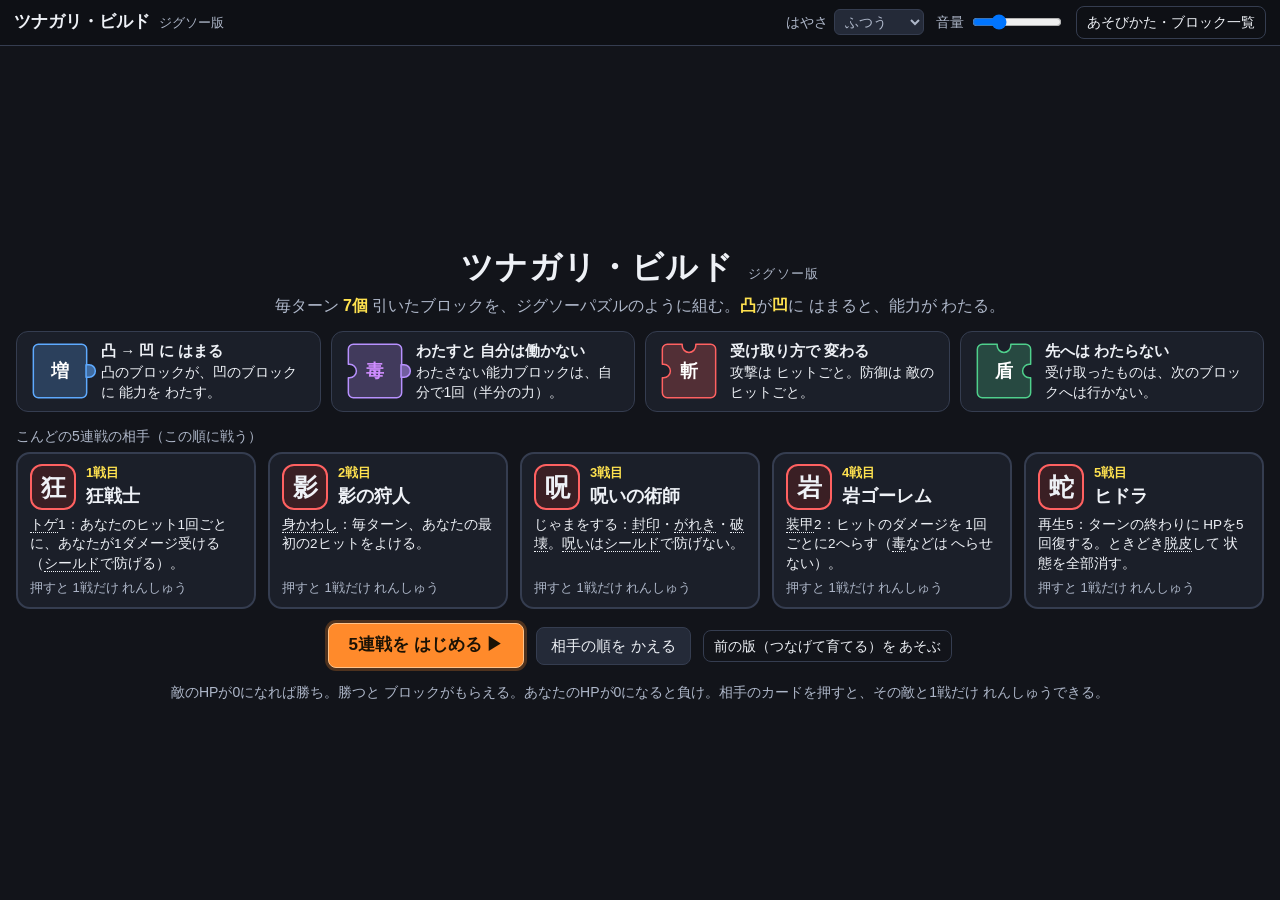
==== commit 2c5acea0: "ことば（毒・結界・装甲…）にカーソルをのせる・押すと、説明が出るようにする - rules.js：ことばの説明 TERMS（17個）。装甲・身かわし・トゲは、その敵の数字が入る。 - ui.js / " ====
--- a/index.html
+++ b/index.html
@@ -107,6 +107,7 @@
   <div id="sheet" class="overlay" hidden><div class="sheet" id="sheet-body"></div></div>
   <div id="help" class="overlay" hidden><div class="sheet" id="help-sheet"></div></div>
   <div id="drag-ghost" hidden></div>
+  <div id="tip" hidden></div>
 </div>
 <script src="rules.js"></script>
 <script src="botcore.js"></script>
--- a/style.css
+++ b/style.css
@@ -193,6 +193,12 @@
 #deck-box { flex: none; padding: 4px 8px; }
 #btn-deck { width: 100%; text-align: left; border: 0; }
 
+/* ことばの説明（のせる・押すと出る）。印は点線の下線 */
+.tip { border-bottom: 1px dotted currentColor; cursor: help; }
+.chip[data-tip], .pc .mark[data-tip], .cell .tag[data-tip] { cursor: help; pointer-events: auto; }
+#tip { position: fixed; z-index: 120; left: 0; top: 0; max-width: min(340px, calc(100vw - 16px)); background: #0b0d12; border: 1px solid #8a93a6; border-radius: 10px; padding: 8px 12px; font-size: 14.5px; line-height: 1.5; color: var(--text); pointer-events: none; box-shadow: 0 6px 18px rgba(0, 0, 0, .55); }
+#tip b { display: block; color: var(--shock); font-size: 15px; }
+
 /* 重ねて出す画面 */
 .overlay { position: fixed; inset: 0; background: rgba(5, 6, 9, .8); display: grid; place-items: center; z-index: 50; padding: 12px; }
 .sheet { background: var(--panel); border: 1px solid var(--line); border-radius: 16px; padding: 16px 22px; width: min(1100px, 100%); max-height: 100%; overflow-y: auto; }
@@ -245,6 +251,16 @@
   .pc .ord { min-width: 16px; height: 16px; font-size: 11px; padding: 0 3px; top: 8%; right: 8%; }
   .mini { width: 54px; height: 54px; } .mini .pc { --ps: 54px; }
 }
+/* せまいパソコンの窓（901〜1250px）：左右の列を細くして、盤面を大きく保つ */
+@media (min-width: 901px) and (max-width: 1250px) {
+  :root { --cell: min(calc((100vh - 170px) / 5), calc((100vw - 530px) / 7), 150px); }
+  #battle { grid-template-columns: minmax(210px, 1fr) auto minmax(210px, 1fr); gap: 8px; padding: 8px; }
+  #top { gap: 10px; padding: 0 10px; }
+  #logo .sub { display: none; }
+  .tool input[type=range] { width: 60px; }
+  #title-rules { grid-template-columns: repeat(2, minmax(0, 1fr)); }
+  .ecard .et { font-size: 13px; }
+}
 @media (min-width: 901px) and (max-height: 720px) {
   .panel { padding: 6px 10px; } #left, #right { gap: 6px; }
   #enemy-portrait { width: 52px; height: 52px; font-size: 27px; }
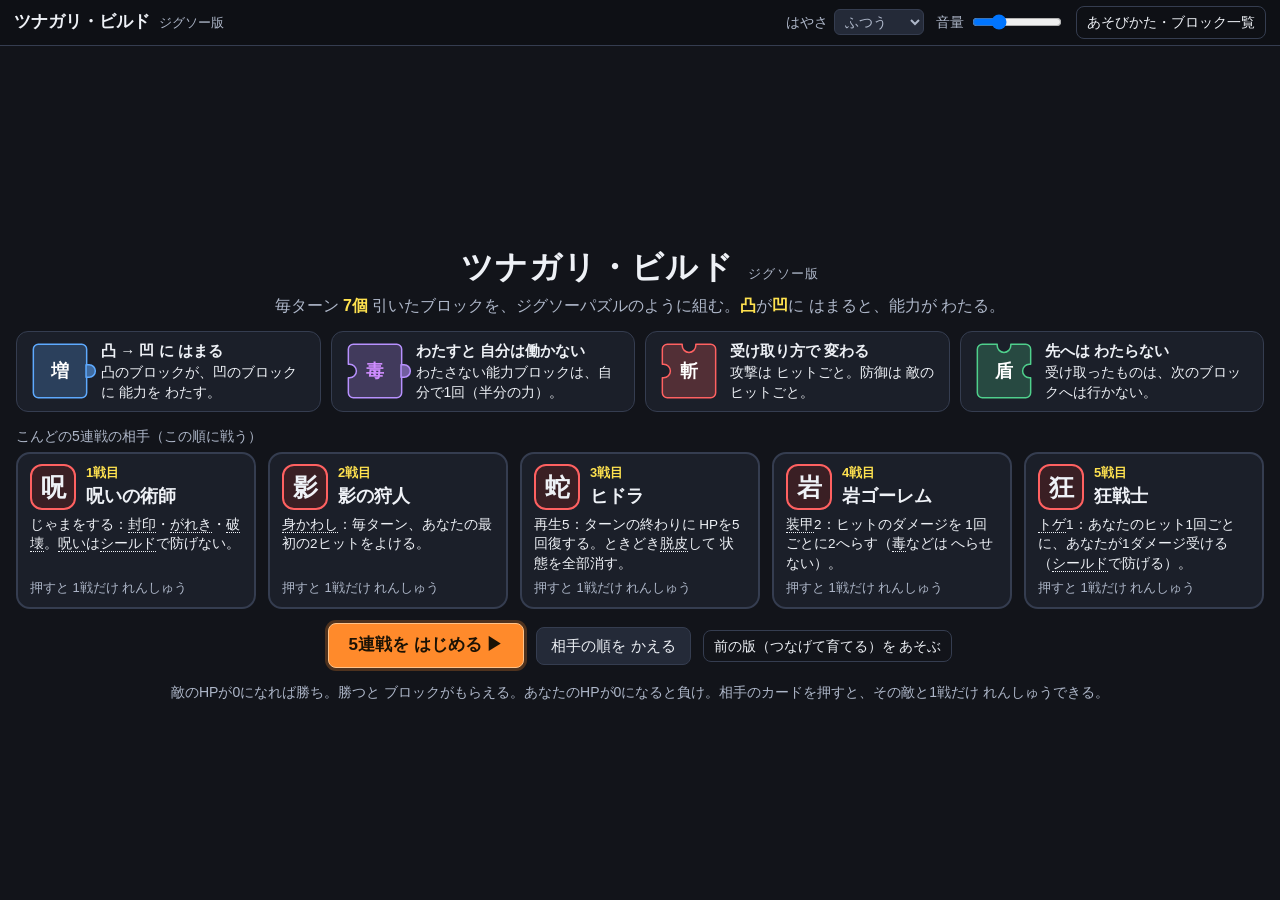
==== commit d16f4c57: "ブロックを いつでも回せるようにする（本人の答え 1A）。?rot=1 の切りかえは消して固定 - えらんだブロックを もう一度押す・右クリック・R キー・「回す ↻」ボタンで、時計回りに90度 - " ====
--- a/index.html
+++ b/index.html
@@ -90,7 +90,7 @@
       <div id="forecast-box" class="panel">
         <div id="forecast"></div>
         <div id="actions">
-          <button id="btn-rot" class="btn" hidden>回す</button>
+          <button id="btn-rot" class="btn" title="えらんだブロックを 時計回りに回す（右クリック・R でも）">回す ↻</button>
           <button id="btn-clear" class="btn">ぜんぶ もどす</button>
           <button id="btn-end" class="btn primary">発動！</button>
         </div>
--- a/style.css
+++ b/style.css
@@ -121,7 +121,7 @@
 .cell.hov::before { border-color: #fff; border-style: solid; }
 .cell.lk-good::before { border: 2px solid #ffe27a; background: #2a2718; }
 .cell.blocked::before { border: 2px solid var(--junk); background: repeating-linear-gradient(45deg, #2a2f3b, #2a2f3b 6px, #20242e 6px, #20242e 12px); }
-.cell .tag { position: absolute; left: 12%; right: 12%; bottom: 12%; border-radius: 6px; font-size: 12px; font-weight: 700; text-align: center; padding: 1px 0; pointer-events: none; white-space: nowrap; line-height: 1.3; }
+.cell .tag { position: absolute; left: 12%; right: 12%; bottom: 12%; border-radius: 6px; font-size: 12px; font-weight: 700; text-align: center; padding: 1px 0; white-space: nowrap; line-height: 1.3; cursor: help; } /* カーソルを受ける（のせると説明が出る） */
 .cell.blocked .tag { background: var(--junk); color: #14161c; }
 .cell.next-rubble .tag { background: transparent; color: #b3895a; border: 1px dashed #b3895a; }
 .lk-spot { position: absolute; inset: 0; display: grid; place-items: center; pointer-events: none; color: #ffe27a; font-weight: 700; font-size: calc(var(--cell) * .2); }
@@ -151,7 +151,7 @@
 .pc .lv { position: absolute; top: 11%; left: 11%; display: flex; gap: 2px; pointer-events: none; }
 .pc .lv i { width: 7px; height: 7px; border-radius: 50%; background: var(--shock); box-shadow: 0 0 0 1px #14161c; }
 .pc.has-mark .pc-in { inset: 14% 22% 30%; }
-.pc .mark { position: absolute; left: 12%; right: 12%; bottom: 9%; border-radius: 6px; font-size: 12px; font-weight: 700; text-align: center; line-height: 1.35; pointer-events: none; white-space: nowrap; }
+.pc .mark { position: absolute; left: 12%; right: 12%; bottom: 9%; border-radius: 6px; font-size: 12px; font-weight: 700; text-align: center; line-height: 1.35; white-space: nowrap; cursor: help; } /* カーソルを受ける（のせると説明が出る） */
 .pc .mark.seal { background: #c58bff; color: #1a0630; }
 .pc .mark.destroy { background: #ff4d4d; color: #200; }
 .pc.idle .pc-body { stroke-dasharray: 5 4; }
@@ -166,6 +166,8 @@
 .pc.fx-break { animation: fx-break .5s ease-in forwards; }
 @keyframes fx-break { 0% { transform: scale(1); } 100% { transform: scale(.4) rotate(18deg); opacity: .3; } }
 .pc.fx-new { animation: fx-new .18s ease-out; }
+.pc.fx-turn { animation: fx-turn .16s ease-out; }
+@keyframes fx-turn { 0% { transform: rotate(-90deg) scale(.9); } 100% { transform: none; } }
 @keyframes fx-new { 0% { transform: scale(.8); } 100% { transform: scale(1); } }
 #board .pc, #hand .pc { --ps: var(--cell); }
 #drag-ghost { position: fixed; z-index: 99; pointer-events: none; width: var(--cell); height: var(--cell); transform: translate(-50%, -50%); opacity: .92; }
@@ -195,7 +197,7 @@
 
 /* ことばの説明（のせる・押すと出る）。印は点線の下線 */
 .tip { border-bottom: 1px dotted currentColor; cursor: help; }
-.chip[data-tip], .pc .mark[data-tip], .cell .tag[data-tip] { cursor: help; pointer-events: auto; }
+.chip[data-tip] { cursor: help; }
 #tip { position: fixed; z-index: 120; left: 0; top: 0; max-width: min(340px, calc(100vw - 16px)); background: #0b0d12; border: 1px solid #8a93a6; border-radius: 10px; padding: 8px 12px; font-size: 14.5px; line-height: 1.5; color: var(--text); pointer-events: none; box-shadow: 0 6px 18px rgba(0, 0, 0, .55); }
 #tip b { display: block; color: var(--shock); font-size: 15px; }
 
